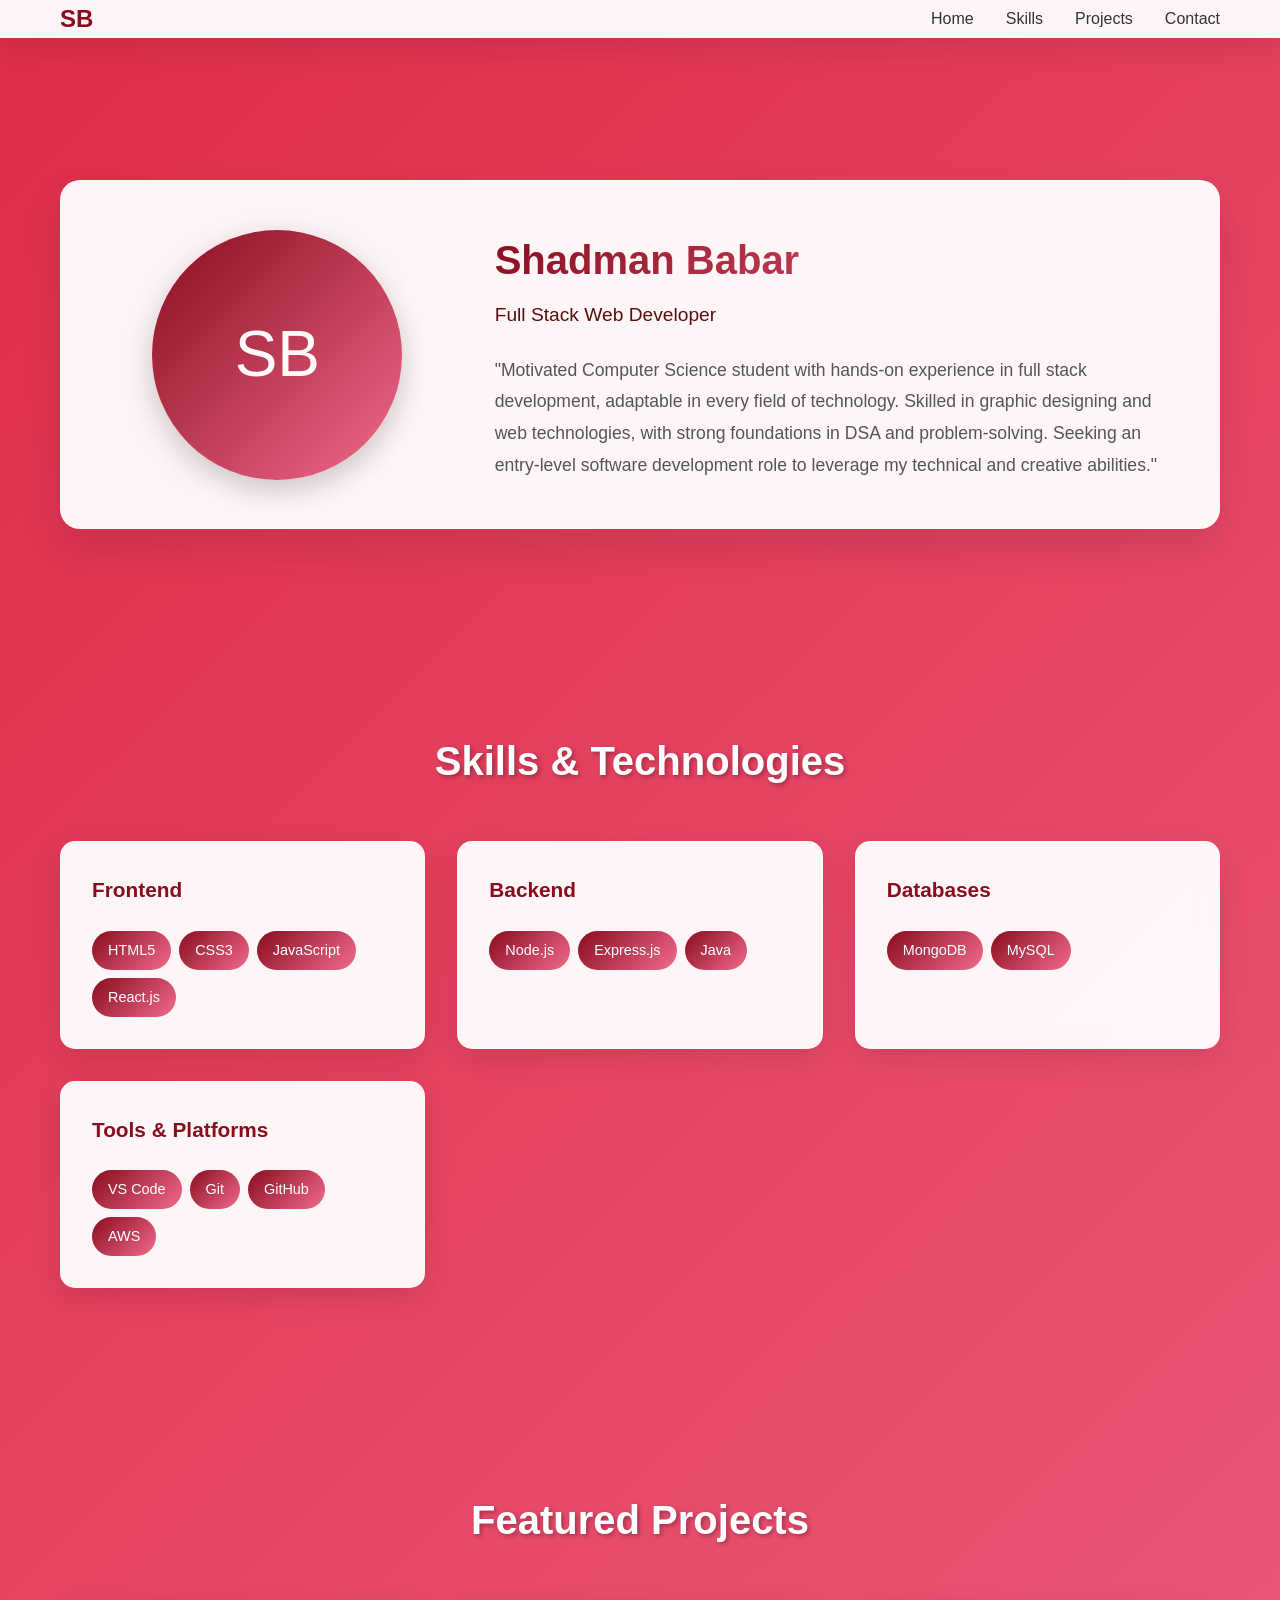
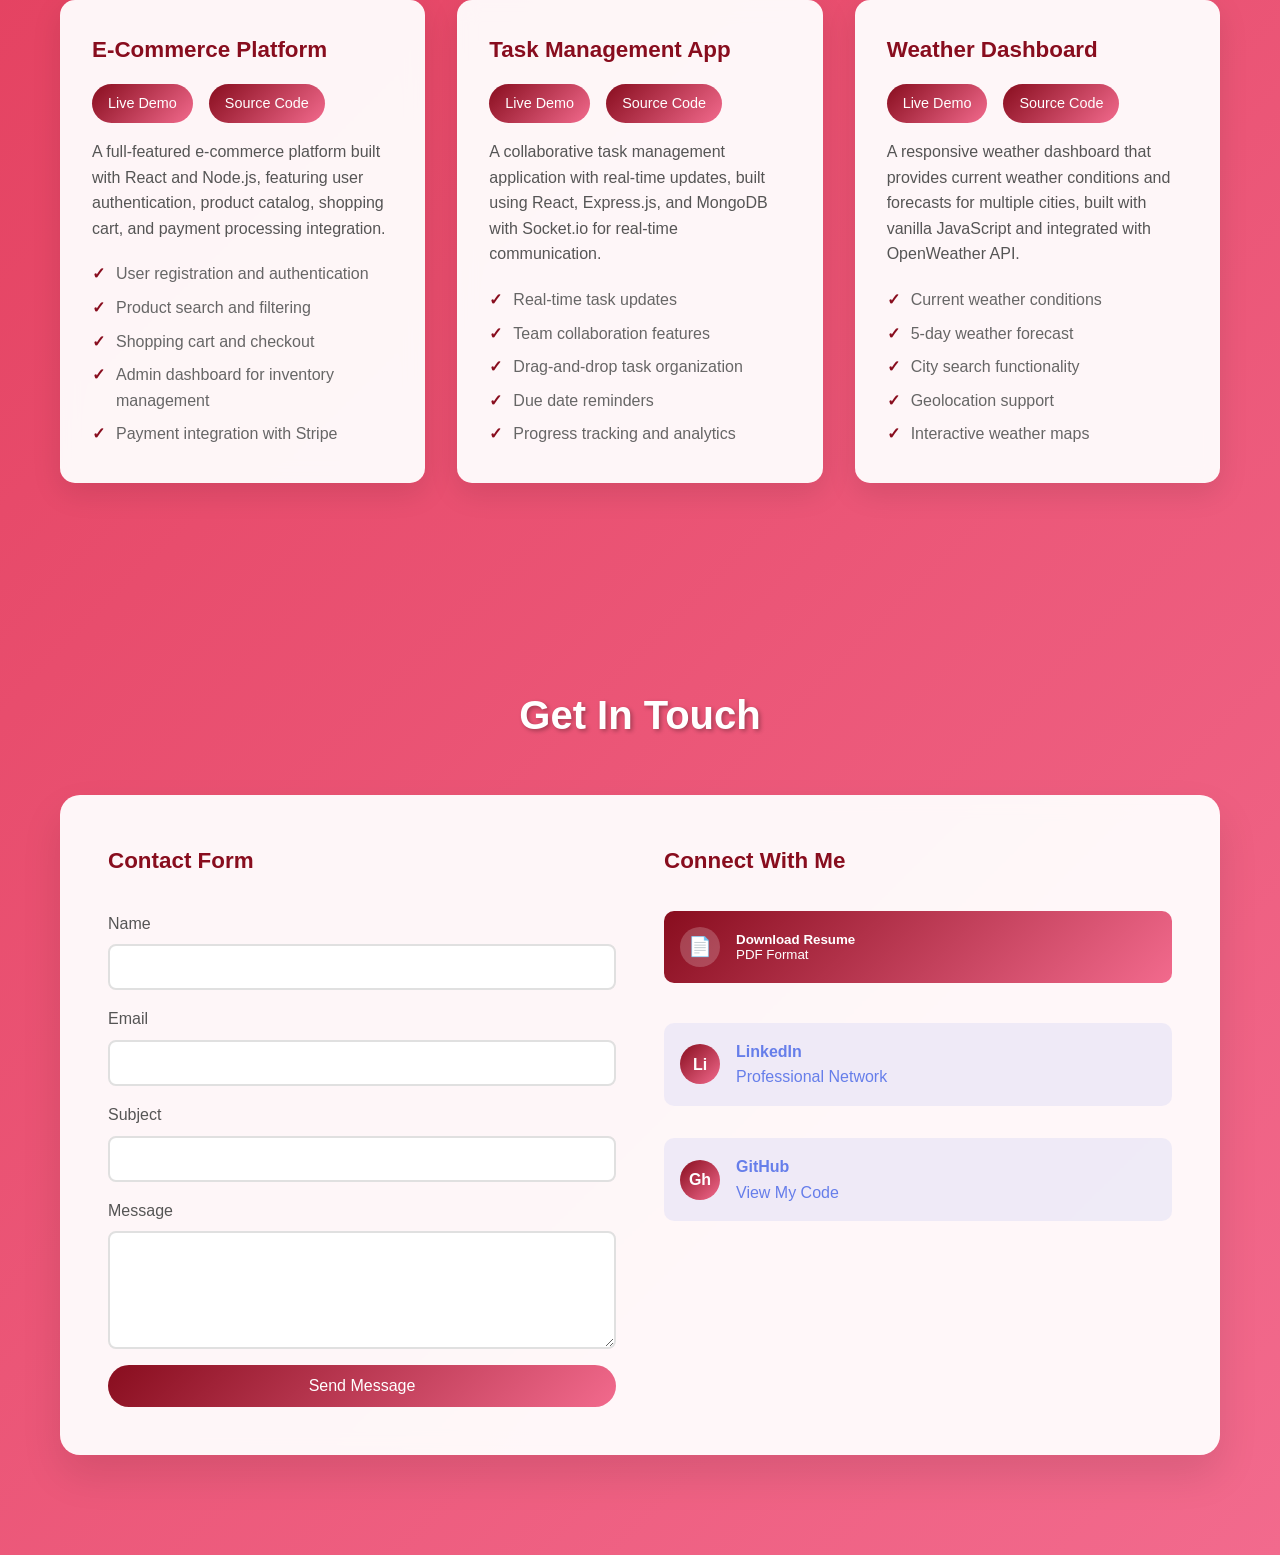
==== portfolioShad.html @ a9c1a865 "Add files via upload" ====
<!DOCTYPE html>
<html lang="en">
<head>
    <meta charset="UTF-8">
    <meta name="viewport" content="width=device-width, initial-scale=1.0">
    <title>Shadman Babar - Full Stack Developer</title>

   


    <style>
                * {
            margin: 0;
            padding: 0;
            box-sizing: border-box;
        }

        body {
            font-family: 'Inter', -apple-system, BlinkMacSystemFont, sans-serif;
            line-height: 1.6;
            color: #333;
            background: linear-gradient(135deg, #DD2D4A 0%, #F26A8D 100%);
            min-height: 100vh;
        }

        .container {
            max-width: 1200px;
            margin: 0 auto;
            padding: 0 20px;
        }

        /* Header */
        header {
            background: rgba(255, 255, 255, 0.95);
            backdrop-filter: blur(10px);
            box-shadow: 0 8px 32px rgba(0, 0, 0, 0.1);
            position: fixed;
            top: 0;
            left: 0;
            right: 0;
            z-index: 1000;
            transition: all 0.3s ease;
        }

        nav {
            display: flex;
            justify-content: space-between;
            align-items: center;
            padding: 1rem 0;
        }

        .logo {
            font-size: 1.5rem;
            font-weight: bold;
            color: #880D1E;
        }

        .nav-links {
            display: flex;
            list-style: none;
            gap: 2rem;
        }

        .nav-links a {
            text-decoration: none;
            color: #333;
            font-weight: 500;
            transition: color 0.3s ease;
            position: relative;
        }

        .nav-links a:hover {
            color: #880D1E;
        }

        .nav-links a::after {
            content: '';
            position: absolute;
            width: 0;
            height: 2px;
            bottom: -5px;
            left: 0;
            background-color: #880D1E;
            transition: width 0.3s ease;
        }

        .nav-links a:hover::after {
            width: 100%;
        }

        /* Sections */
        section {
            padding: 100px 0;
            margin-top: 0;
        }

        section:first-of-type {
            margin-top: 80px;
        }

        .section-title {
            text-align: center;
            font-size: 2.5rem;
            margin-bottom: 3rem;
            color: white;
            text-shadow: 2px 2px 4px rgba(0, 0, 0, 0.3);
        }

        /* Introduction Section */
        .intro-content {
            background: rgba(255, 255, 255, 0.95);
            backdrop-filter: blur(10px);
            border-radius: 20px;
            padding: 3rem;
            box-shadow: 0 20px 40px rgba(0, 0, 0, 0.1);
            display: grid;
            grid-template-columns: 1fr 2fr;
            gap: 3rem;
            align-items: center;
        }

        .profile-photo {
            width: 250px;
            height: 250px;
            border-radius: 50%;
            background: linear-gradient(135deg, #880D1E, #F26A8D);
            display: flex;
            align-items: center;
            justify-content: center;
            font-size: 4rem;
            color: rgb(255, 251, 251);
            margin: 0 auto;
            box-shadow: 0 10px 30px rgba(0, 0, 0, 0.2);
        }

        .intro-text h1 {
            font-size: 2.5rem;
            margin-bottom: 0.5rem;
            background: linear-gradient(135deg, #880D1E, #F26A8D );
            -webkit-background-clip: text;
            -webkit-text-fill-color: transparent;
            background-clip: text;
        }

        .intro-text .title {
            font-size: 1.2rem;
            color: #5a0e0e;
            margin-bottom: 1.5rem;
        }

        .bio {
            font-size: 1.1rem;
            line-height: 1.8;
            color: #555;
        }

        /* Skills Section */
        .skills-grid {
            display: grid;
            grid-template-columns: repeat(auto-fit, minmax(300px, 1fr));
            gap: 2rem;
            margin-top: 2rem;
        }

        .skill-category {
            background: rgba(255, 255, 255, 0.95);
            backdrop-filter: blur(10px);
            border-radius: 15px;
            padding: 2rem;
            box-shadow: 0 10px 30px rgba(0, 0, 0, 0.1);
            transition: transform 0.3s ease;
        }

        .skill-category:hover {
            transform: translateY(-5px);
        }

        .skill-category h3 {
            color: #880D1E;
            margin-bottom: 1.5rem;
            font-size: 1.3rem;
        }

        .skills-list {
            display: flex;
            flex-wrap: wrap;
            gap: 0.5rem;
        }

        .skill-tag {
            background: linear-gradient(135deg, #880D1E, #F26A8D);
            color: white;
            padding: 0.5rem 1rem;
            border-radius: 25px;
            font-size: 0.9rem;
            font-weight: 500;
        }

        /* Projects Section */
        .projects-grid {
            display: grid;
            grid-template-columns: repeat(auto-fit, minmax(350px, 1fr));
            gap: 2rem;
            margin-top: 2rem;
        }

        .project-card {
            background: rgba(255, 255, 255, 0.95);
            backdrop-filter: blur(10px);
            border-radius: 15px;
            padding: 2rem;
            box-shadow: 0 10px 30px rgba(0, 0, 0, 0.1);
            transition: transform 0.3s ease;
        }

        .project-card:hover {
            transform: translateY(-5px);
        }

        .project-card h3 {
            color: #880D1E;
            margin-bottom: 1rem;
            font-size: 1.4rem;
        }

        .project-links {
            display: flex;
            gap: 1rem;
            margin: 1rem 0;
        }

        .project-link {
            background: linear-gradient(135deg, #880D1E, #F26A8D);
            color: white;
            padding: 0.5rem 1rem;
            border-radius: 25px;
            text-decoration: none;
            font-size: 0.9rem;
            transition: opacity 0.3s ease;
        }

        .project-link:hover {
            opacity: 0.8;
        }

        .project-description {
            color: #555;
            margin-bottom: 1rem;
            line-height: 1.6;
        }

        .features-list {
            list-style: none;
            color: #666;
        }

        .features-list li {
            padding: 0.25rem 0;
            position: relative;
            padding-left: 1.5rem;
        }

        .features-list li::before {
            content: '✓';
            position: absolute;
            left: 0;
            color: #880D1E;
            font-weight: bold;
        }

        /* Resume Section */
        .resume-content {
            background: rgba(255, 255, 255, 0.95);
            backdrop-filter: blur(10px);
            border-radius: 20px;
            padding: 3rem;
            box-shadow: 0 20px 40px rgba(0, 0, 0, 0.1);
            display: grid;
            grid-template-columns: 1fr 1fr;
            gap: 3rem;
        }

        .contact-form {
            display: flex;
            flex-direction: column;
            gap: 1rem;
        }

        .contact-form h3 {
            color: #880D1E;
            margin-bottom: 1rem;
            font-size: 1.4rem;
        }

        .form-group {
            display: flex;
            flex-direction: column;
        }

        .form-group label {
            margin-bottom: 0.5rem;
            color: #555;
            font-weight: 500;
        }

        .form-group input,
        .form-group textarea {
            padding: 0.75rem;
            border: 2px solid #e0e0e0;
            border-radius: 8px;
            font-size: 1rem;
            transition: border-color 0.3s ease;
        }

        .form-group input:focus,
        .form-group textarea:focus {
            outline: none;
            border-color: #880D1E;
        }

        .submit-btn {
            background: linear-gradient(135deg, #880D1E, #F26A8D);
            color: white;
            padding: 0.75rem 2rem;
            border: none;
            border-radius: 25px;
            font-size: 1rem;
            cursor: pointer;
            transition: opacity 0.3s ease;
        }

        .submit-btn:hover {
            opacity: 0.9;
        }

        .social-links {
            display: flex;
            flex-direction: column;
            gap: 2rem;
        }

        .social-links h3 {
            color: #880D1E;
            font-size: 1.4rem;
        }

        .social-link {
            display: flex;
            align-items: center;
            gap: 1rem;
            background: rgba(102, 126, 234, 0.1);
            padding: 1rem;
            border-radius: 10px;
            text-decoration: none;
            color: #667eea;
            transition: background 0.3s ease;
        }

        .social-link:hover {
            background: rgba(102, 126, 234, 0.2);
        }

        .download-resume-btn {
            display: flex;
            align-items: center;
            gap: 1rem;
            background: linear-gradient(135deg, #880D1E, #F26A8D);
            padding: 1rem;
            border-radius: 10px;
            border: none;
            color: white;
            cursor: pointer;
            width: 100%;
            text-align: left;
            transition: opacity 0.3s ease, transform 0.3s ease;
            margin-bottom: 0.5rem;
        }

        .download-resume-btn:hover {
            opacity: 0.9;
            transform: translateY(-2px);
        }

        .download-icon {
            width: 40px;
            height: 40px;
            background: rgba(255, 255, 255, 0.2);
            border-radius: 50%;
            display: flex;
            align-items: center;
            justify-content: center;
            font-size: 1.2rem;
        }

        .social-icon {
            width: 40px;
            height: 40px;
            background: linear-gradient(135deg, #880D1E, #F26A8D);
            border-radius: 50%;
            display: flex;
            align-items: center;
            justify-content: center;
            color: white;
            font-weight: bold;
        }

        /* Responsive Design */
        @media (max-width: 768px) {
            .nav-links {
                display: none;
            }

            .intro-content {
                grid-template-columns: 1fr;
                text-align: center;
            }

            .resume-content {
                grid-template-columns: 1fr;
            }

            .section-title {
                font-size: 2rem;
            }

            .intro-text h1 {
                font-size: 2rem;
            }
        }

        /* Smooth scrolling */
        html {
            scroll-behavior: smooth;
        }
    </style>
</head>

<body>
    <header>
        <nav class="container">
            <div class="logo">SB</div>
            <ul class="nav-links">
                <li><a href="#intro">Home</a></li>
                <li><a href="#skills">Skills</a></li>
                <li><a href="#projects">Projects</a></li>
                <li><a href="#resume">Contact</a></li>
            </ul>
        </nav>
    </header>

    <!-- Section A: Introduction -->
    <section id="intro">
        <div class="container">
            <div class="intro-content">
                <div class="profile-photo">
                    SB
                </div>
                <div class="intro-text">
                    <h1>Shadman Babar</h1>
                    <p class="title">Full Stack Web Developer</p>
                    <p class="bio">
                        "Motivated Computer Science student with hands-on experience in full stack development, adaptable in every field of technology. Skilled in graphic designing and web technologies, with strong foundations in DSA and problem-solving. Seeking an entry-level software development role to leverage my technical and creative abilities."
                    </p>
                </div>
            </div>
        </div>
    </section>

    <!-- Section B: Skills -->
    <section id="skills">
        <div class="container">
            <h2 class="section-title">Skills & Technologies</h2>
            <div class="skills-grid">
                <div class="skill-category">
                    <h3>Frontend</h3>
                    <div class="skills-list">
                        <span class="skill-tag">HTML5</span>
                        <span class="skill-tag">CSS3</span>
                        <span class="skill-tag">JavaScript</span>
                        <span class="skill-tag">React.js</span>
                    </div>
                </div>
                <div class="skill-category">
                    <h3>Backend</h3>
                    <div class="skills-list">
                        <span class="skill-tag">Node.js</span>
                        <span class="skill-tag">Express.js</span>
                        <span class="skill-tag">Java</span>
                    </div>
                </div>
                <div class="skill-category">
                    <h3>Databases</h3>
                    <div class="skills-list">
                        <span class="skill-tag">MongoDB</span>
                        <span class="skill-tag">MySQL</span>
                    </div>
                </div>
                <div class="skill-category">
                    <h3>Tools & Platforms</h3>
                    <div class="skills-list">
                        <span class="skill-tag">VS Code</span>
                        <span class="skill-tag">Git</span>
                        <span class="skill-tag">GitHub</span>
                        <span class="skill-tag">AWS</span>
                    </div>
                </div>
            </div>
        </div>
    </section>

    <!-- Section C: Projects -->
    <section id="projects">
        <div class="container">
            <h2 class="section-title">Featured Projects</h2>
            <div class="projects-grid">
                <div class="project-card">
                    <h3>E-Commerce Platform</h3>
                    <div class="project-links">
                        <a href="#" class="project-link">Live Demo</a>
                        <a href="#" class="project-link">Source Code</a>
                    </div>
                    <p class="project-description">
                        A full-featured e-commerce platform built with React and Node.js, featuring user authentication, 
                        product catalog, shopping cart, and payment processing integration.
                    </p>
                    <ul class="features-list">
                        <li>User registration and authentication</li>
                        <li>Product search and filtering</li>
                        <li>Shopping cart and checkout</li>
                        <li>Admin dashboard for inventory management</li>
                        <li>Payment integration with Stripe</li>
                    </ul>
                </div>

                <div class="project-card">
                    <h3>Task Management App</h3>
                    <div class="project-links">
                        <a href="#" class="project-link">Live Demo</a>
                        <a href="#" class="project-link">Source Code</a>
                    </div>
                    <p class="project-description">
                        A collaborative task management application with real-time updates, built using React, Express.js, 
                        and MongoDB with Socket.io for real-time communication.
                    </p>
                    <ul class="features-list">
                        <li>Real-time task updates</li>
                        <li>Team collaboration features</li>
                        <li>Drag-and-drop task organization</li>
                        <li>Due date reminders</li>
                        <li>Progress tracking and analytics</li>
                    </ul>
                </div>

                <div class="project-card">
                    <h3>Weather Dashboard</h3>
                    <div class="project-links">
                        <a href="#" class="project-link">Live Demo</a>
                        <a href="#" class="project-link">Source Code</a>
                    </div>
                    <p class="project-description">
                        A responsive weather dashboard that provides current weather conditions and forecasts for multiple 
                        cities, built with vanilla JavaScript and integrated with OpenWeather API.
                    </p>
                    <ul class="features-list">
                        <li>Current weather conditions</li>
                        <li>5-day weather forecast</li>
                        <li>City search functionality</li>
                        <li>Geolocation support</li>
                        <li>Interactive weather maps</li>
                    </ul>
                </div>
            </div>
        </div>
    </section>

    <!-- Section D: Resume/Contact -->
    <section id="resume">
        <div class="container">
            <h2 class="section-title">Get In Touch</h2>
            <div class="resume-content">
                <form class="contact-form">
                    <h3>Contact Form</h3>
                    <div class="form-group">
                        <label for="name">Name</label>
                        <input type="text" id="name" name="name" required>
                    </div>
                    <div class="form-group">
                        <label for="email">Email</label>
                        <input type="email" id="email" name="email" required>
                    </div>
                    <div class="form-group">
                        <label for="subject">Subject</label>
                        <input type="text" id="subject" name="subject" required>
                    </div>
                    <div class="form-group">
                        <label for="message">Message</label>
                        <textarea id="message" name="message" rows="5" required></textarea>
                    </div>
                    <button type="submit" class="submit-btn">Send Message</button>
                </form>

                <div class="social-links">
                    <h3>Connect With Me</h3>
                    
                    <!-- PDF Resume Download Button -->
                    <button class="download-resume-btn" onclick="downloadResume()">
                        <div class="download-icon">📄</div>
                        <div>
                            <strong>Download Resume</strong>
                            <p>PDF Format</p>
                        </div>
                    </button>
                    
                    <a href="https://linkedin.com/in/johndeveloper" class="social-link">
                        <div class="social-icon">Li</div>
                        <div>
                            <strong>LinkedIn</strong>
                            <p>Professional Network</p>
                        </div>
                    </a>
                    <a href="https://github.com/johndeveloper" class="social-link">
                        <div class="social-icon">Gh</div>
                        <div>
                            <strong>GitHub</strong>
                            <p>View My Code</p>
                        </div>
                    </a>
                </div>
            </div>
        </div>
    </section>

    <script>
        // Form submission handler
        document.querySelector('.contact-form').addEventListener('submit', function(e) {
            e.preventDefault();
            alert('Thank you for your message! I\'ll get back to you soon.');
            this.reset();
        });

        // Resume download function
        function downloadResume() {
            // Create a simple PDF-like content
            const resumeContent = `
SHADMAN BABAR
Full Stack Web Developer

CONTACT INFORMATION
Mob.no. - +916201559145
Email: shadman.1248@gmail.com        
LinkedIn: https://www.linkedin.com/in/shadman-babar-484bb630b/
GitHub: https://github.com/shadman1248

SKILLS
Programming Language: Java
Frontend: HTML5, CSS3, JavaScript, React.js
Backend: Node.js, Express.js, Java
Databases: MongoDB, MySQL
Tools: VS Code, Git, GitHub, AWS

PROJECTS
1. Portfolio | Html,CSS & Javascript
    -Developed a fully responsive portfolio website using HTML5
    -Modern CSS3 (Flexbox/Grid), and vanilla JavaScript, optimizing for performance and accessibility.

2. Calories Burn Predictor | Python, ML
    -Predicted calories burned using regression models o	Optimized accuracy through preprocessing and model tuning  
    -Optimized accuracy through preprocessing and model tuning  

3. Thoughtbook | MongoDB, Express.js, React, and Node.js.
    -Built a full-stack journaling app with user authentication 
    -CRUD features using MongoDB, Express.js, React, and Node.js.


INTERNSHIP/EXPERIENCE
Web Developer Intern - Database cloud Education & Development. Bhopal
    -Web Developer Intern at Database Cloud , contributed to Real-time projects & development tasks.
    -Proficiently implemented HTML, CSS , JavaScript , React and MongoDB  in various tasks and projects.

EDUCATION
    Bachelor of Engineering (Computer Science) :    (2023-26)
    Truba Institute Of Engineering And Information Technology, Bhopal
    CGPA: 7.9
            `;

            // Create a blob with the resume content
            const blob = new Blob([resumeContent], { type: 'text/plain' });
            const url = window.URL.createObjectURL(blob);
            
            // Create a temporary download link
            const a = document.createElement('a');
            a.href = url;
            a.download = 'John_Developer_Resume.txt';
            document.body.appendChild(a);
            a.click();
            
            // Clean up
            window.URL.revokeObjectURL(url);
            document.body.removeChild(a);
            
            // Show success message
            alert('Resume downloaded successfully!');
        }

        // Smooth scrolling for navigation links
        document.querySelectorAll('a[href^="#"]').forEach(anchor => {
            anchor.addEventListener('click', function (e) {
                e.preventDefault();
                document.querySelector(this.getAttribute('href')).scrollIntoView({
                    behavior: 'smooth'
                });
            });
        });

        // Header background change on scroll
        window.addEventListener('scroll', function() {
            const header = document.querySelector('header');
            if (window.scrollY > 100) {
                header.style.background = 'rgba(255, 255, 255, 0.98)';
            } else {
                header.style.background = 'rgba(255, 255, 255, 0.95)';
            }
        });
    </script>
</body>
</html>
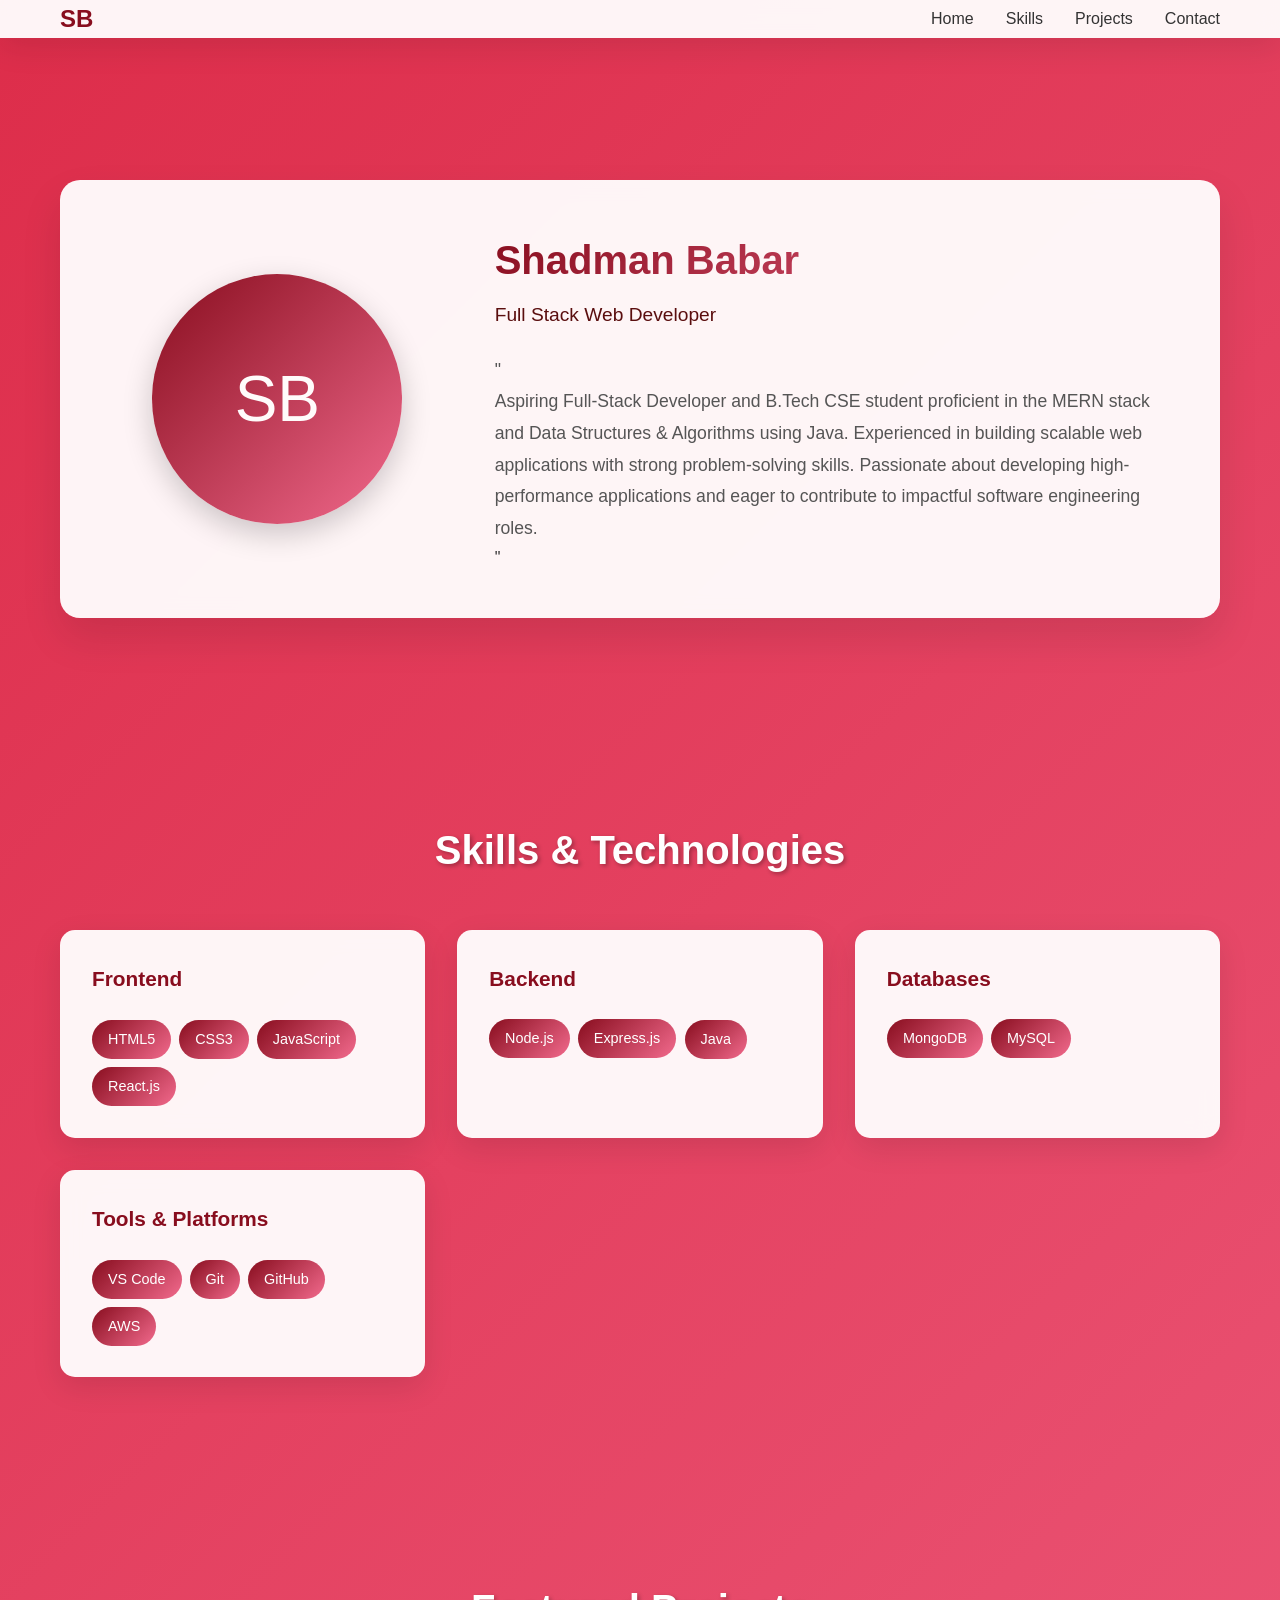
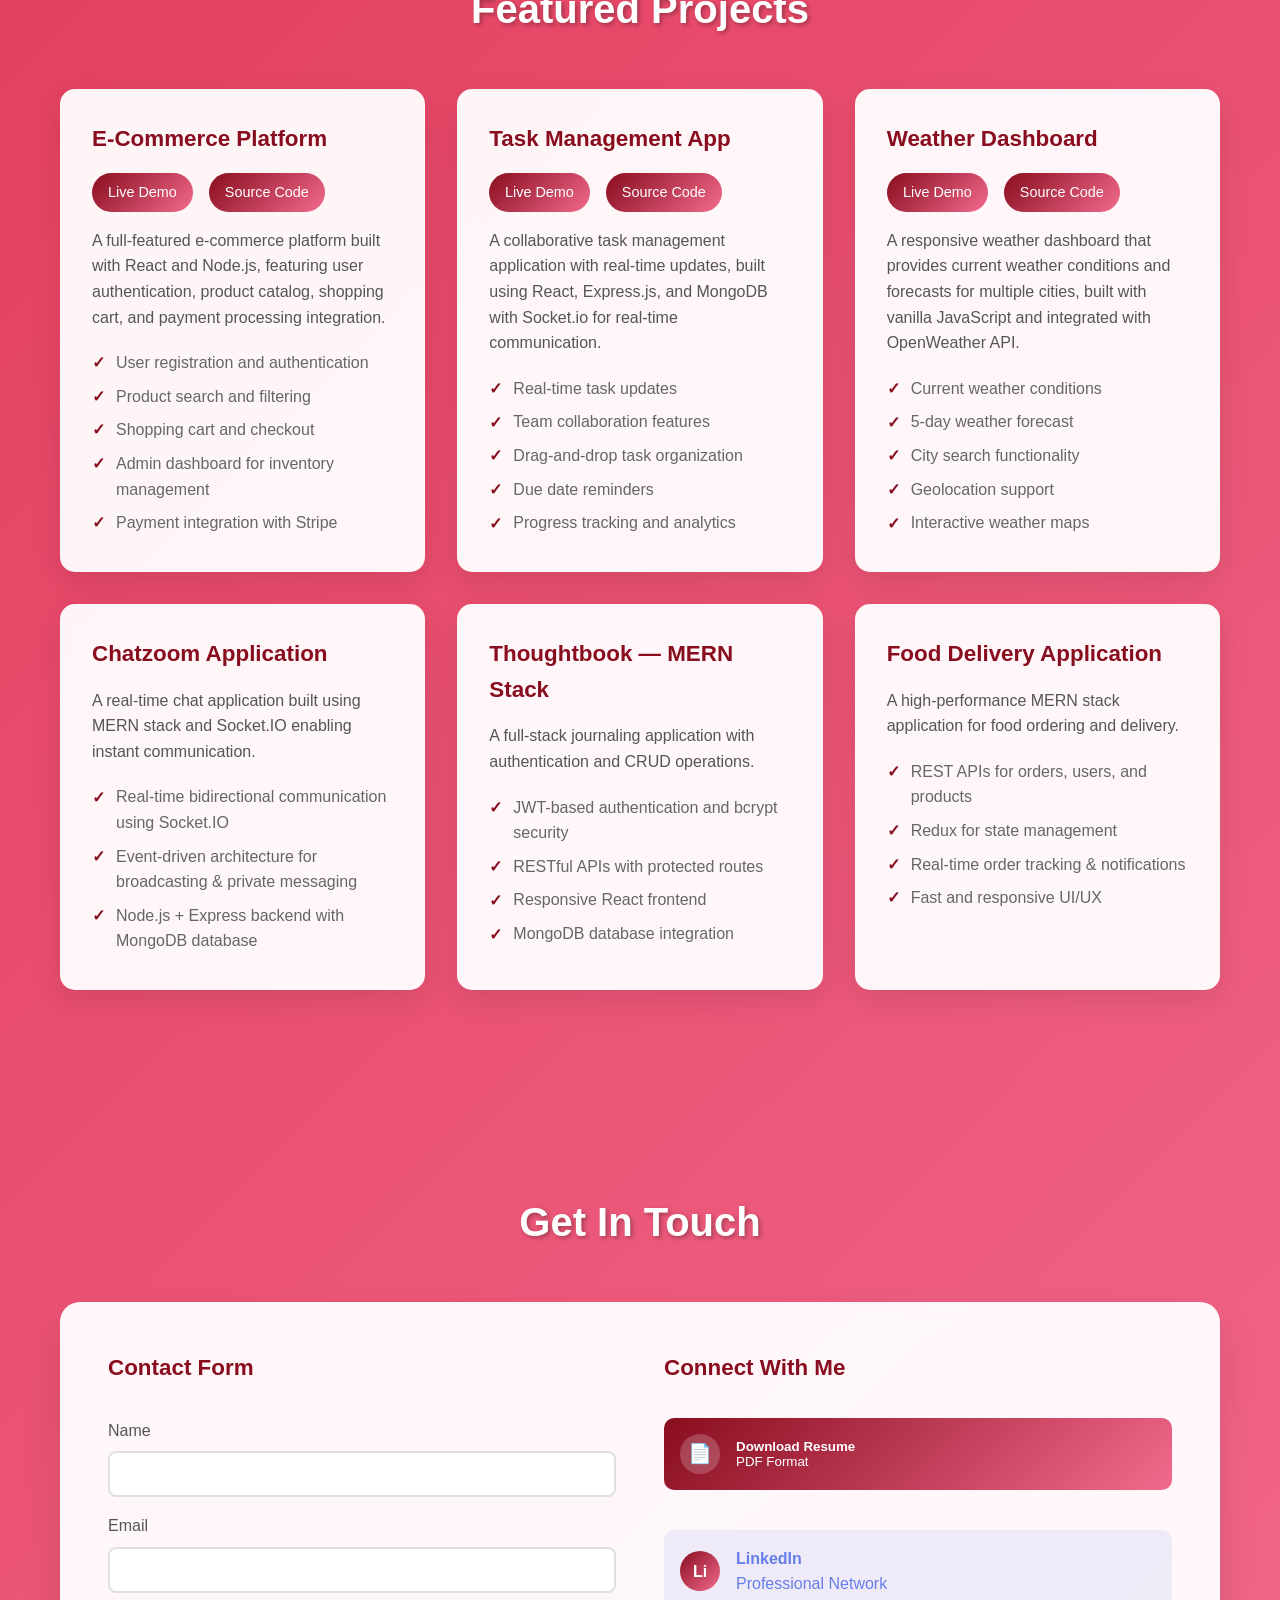
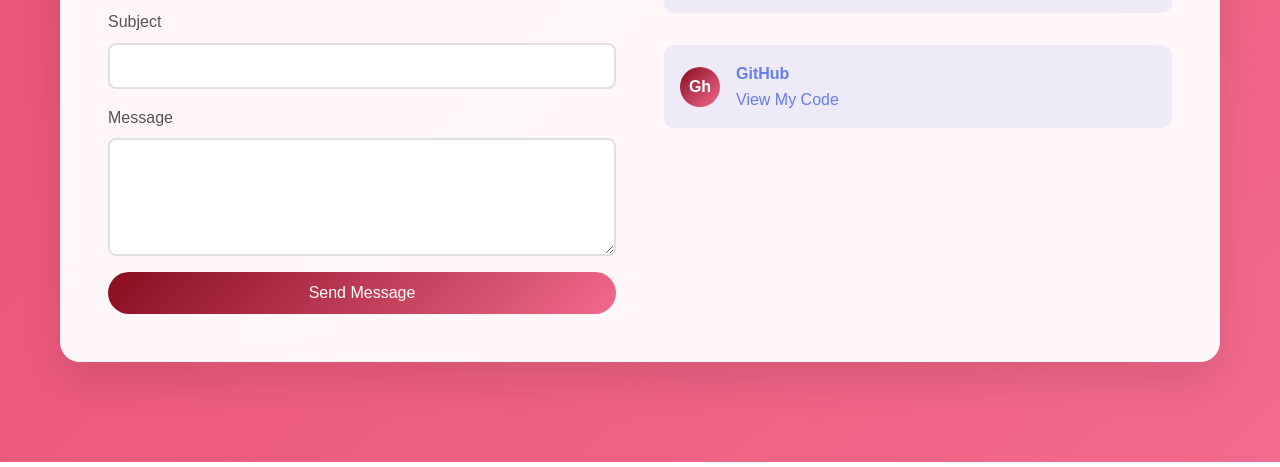
==== commit 39269db8: "Revise bio and enhance project details in portfolio Updated bio and added project descriptions for C" ====
--- a/portfolioShad.html
+++ b/portfolioShad.html
@@ -459,7 +459,11 @@
                     <h1>Shadman Babar</h1>
                     <p class="title">Full Stack Web Developer</p>
                     <p class="bio">
-                        "Motivated Computer Science student with hands-on experience in full stack development, adaptable in every field of technology. Skilled in graphic designing and web technologies, with strong foundations in DSA and problem-solving. Seeking an entry-level software development role to leverage my technical and creative abilities."
+                        "<p class="bio">
+Aspiring Full-Stack Developer and B.Tech CSE student proficient in the MERN stack and Data Structures & Algorithms using Java. 
+Experienced in building scalable web applications with strong problem-solving skills. 
+Passionate about developing high-performance applications and eager to contribute to impactful software engineering roles.
+</p>"
                     </p>
                 </div>
             </div>
@@ -569,6 +573,47 @@
                         <li>Interactive weather maps</li>
                     </ul>
                 </div>
+                <div class="project-card">
+                    <h3>Chatzoom Application</h3>
+                    <p class="project-description">
+                     A real-time chat application built using MERN stack and Socket.IO enabling instant communication.
+                    </p>
+                    <ul class="features-list">
+                     <li>Real-time bidirectional communication using Socket.IO</li>
+                     <li>Event-driven architecture for broadcasting & private messaging</li>
+                     <li>Node.js + Express backend with MongoDB database</li>
+                    </ul>
+                </div>
+
+                <div class="project-card">
+                    <h3>Thoughtbook — MERN Stack</h3>
+                    <p class="project-description">
+                         A full-stack journaling application with authentication and CRUD operations.
+                    </p>
+                    <ul class="features-list">
+                     <li>JWT-based authentication and bcrypt security</li>
+                     <li>RESTful APIs with protected routes</li>
+                     <li>Responsive React frontend</li>
+                     <li>MongoDB database integration</li>
+                    </ul>
+                </div>
+
+
+
+                <div class="project-card">
+                    <h3>Food Delivery Application</h3>
+                    <p class="project-description">
+                     A high-performance MERN stack application for food ordering and delivery.
+                    </p>
+                    <ul class="features-list">
+                     <li>REST APIs for orders, users, and products</li>
+                     <li>Redux for state management</li>
+                     <li>Real-time order tracking & notifications</li>
+                     <li>Fast and responsive UI/UX</li>
+                    </ul>
+                </div>
+
+
             </div>
         </div>
     </section>
@@ -611,7 +656,7 @@
                         </div>
                     </button>
                     
-                    <a href="https://linkedin.com/in/johndeveloper" class="social-link">
+                    <a href="https://www.linkedin.com/in/shadman-babar-484bb630b/" class="social-link">
                         <div class="social-icon">Li</div>
                         <div>
                             <strong>LinkedIn</strong>
@@ -642,45 +687,65 @@
         function downloadResume() {
             // Create a simple PDF-like content
             const resumeContent = `
-SHADMAN BABAR
-Full Stack Web Developer
-
-CONTACT INFORMATION
+SHADMAN BABAR (Full Stack Web Developer)
+
+#PROFESSIONAL SUMMARY
+Aspiring Full-Stack Developer and B.Tech CSE student proficient in the MERN stack and DSA with Java, with a track record of building scalable
+web applications. Adept at solving complex algorithmic challenges and eager to apply technical rigor to high-impact software engineering roles
+
+#CONTACT INFORMATION :
 Mob.no. - +916201559145
 Email: shadman.1248@gmail.com        
 LinkedIn: https://www.linkedin.com/in/shadman-babar-484bb630b/
 GitHub: https://github.com/shadman1248
 
-SKILLS
-Programming Language: Java
-Frontend: HTML5, CSS3, JavaScript, React.js
-Backend: Node.js, Express.js, Java
+
+#INTERNSHIP/EXPERIENCE :
+1.Java Developer Inter | hackved pvt. limited, Delhi (JUL 2025 — AUG 2025)
+• Worked on core Java concepts including OOP, exception handling, file I/O, and modular programming.
+• Developed Java-based mini projects through structured hands-on training and assignments.
+• Improved debugging and problem-solving skills using test-driven development practices.
+2.Web Developer Intern | Database cloud Education Development, Bhopal (FEB 2024-MARCH 2024)
+• Developed small-scale web applications using HTML, CSS, and JavaScript
+• Implemented DOM manipulation, event handling, and asynchronous programming
+• Strengthened frontend debugging techniques and browser-based scripting skills.
+
+
+
+#PROJECTS :
+Project 1:Chatzoom Application|MERN stack, websocket.io (Jan 2026 - march 2026)
+• Built a real-time chat application enabling instant bidirectional communication using Socket.IO
+• Implemented event-driven architecture supporting broadcasting and private messaging.
+• Integrated Node.js and Express backend with MongoDB for persistent data storage.
+
+Project 2:Thoughtbook — MERN Stack (Sept 2025 - Nov 2025)
+• Built a full-stack journaling app with secure user authentication (JWT, bcrypt) and full CRUD functionality.
+• Built RESTful APIs and a responsive React frontend with protected routes.
+• Used MongoDB for structured data storage and ensured smooth client-server integration.
+
+Project 3: Food Delivery Application (Feb 2025 - April 2025)
+• Built a responsive MERN application with a focus on high-speed performance and intuitive UX.
+• Developed REST APIs in Node.js for efficient management of orders, users, and food catalogs.
+• Leveraged Redux for robust state management and seamless data flow across the application.
+• Implemented Real-Time Updates to provide live order tracking and instant user notifications.
+
+Project 4:Portfolio Website HTML5, CSS3, JavaScript (Aug 2024 - Oct 2024)
+• Built a fully responsive personal portfolio using semantic HTML5, modern CSS (Flexbox and Grid), and vanilla JavaScript
+• Focused on performance, accessibility (WCAG), and cross-device compatibility.
+• Added dynamic features like smooth scrolling and interactive UI elements
+
+#SKILLS :
+Core Programming : Data Structures Algorithms (Java), OOPs, REST APIs, Debugging
+Frontend: HTML5, CSS3, JavaScript (ES6+),React.js, Bootstrap, Tailwind CSS
+Backend: Node.js, Express.js, MongoDB, Mongoose
 Databases: MongoDB, MySQL
-Tools: VS Code, Git, GitHub, AWS
-
-PROJECTS
-1. Portfolio | Html,CSS & Javascript
-    -Developed a fully responsive portfolio website using HTML5
-    -Modern CSS3 (Flexbox/Grid), and vanilla JavaScript, optimizing for performance and accessibility.
-
-2. Calories Burn Predictor | Python, ML
-    -Predicted calories burned using regression models o	Optimized accuracy through preprocessing and model tuning  
-    -Optimized accuracy through preprocessing and model tuning  
-
-3. Thoughtbook | MongoDB, Express.js, React, and Node.js.
-    -Built a full-stack journaling app with user authentication 
-    -CRUD features using MongoDB, Express.js, React, and Node.js.
-
-
-INTERNSHIP/EXPERIENCE
-Web Developer Intern - Database cloud Education & Development. Bhopal
-    -Web Developer Intern at Database Cloud , contributed to Real-time projects & development tasks.
-    -Proficiently implemented HTML, CSS , JavaScript , React and MongoDB  in various tasks and projects.
-
-EDUCATION
+Tools and Libraries: MongoDB Compass, Mongoose, Visual Studio Code, Git, GitHub, Postman (API testing),Docker,AWS 
+
+
+#EDUCATION
     Bachelor of Engineering (Computer Science) :    (2023-26)
     Truba Institute Of Engineering And Information Technology, Bhopal
-    CGPA: 7.9
+    CGPA: 8.13/10
             `;
 
             // Create a blob with the resume content
@@ -690,7 +755,7 @@
             // Create a temporary download link
             const a = document.createElement('a');
             a.href = url;
-            a.download = 'John_Developer_Resume.txt';
+            a.download = 'Shadman_Babar_Resume.txt';
             document.body.appendChild(a);
             a.click();
             
@@ -723,4 +788,4 @@
         });
     </script>
 </body>
-</html>+</html>
